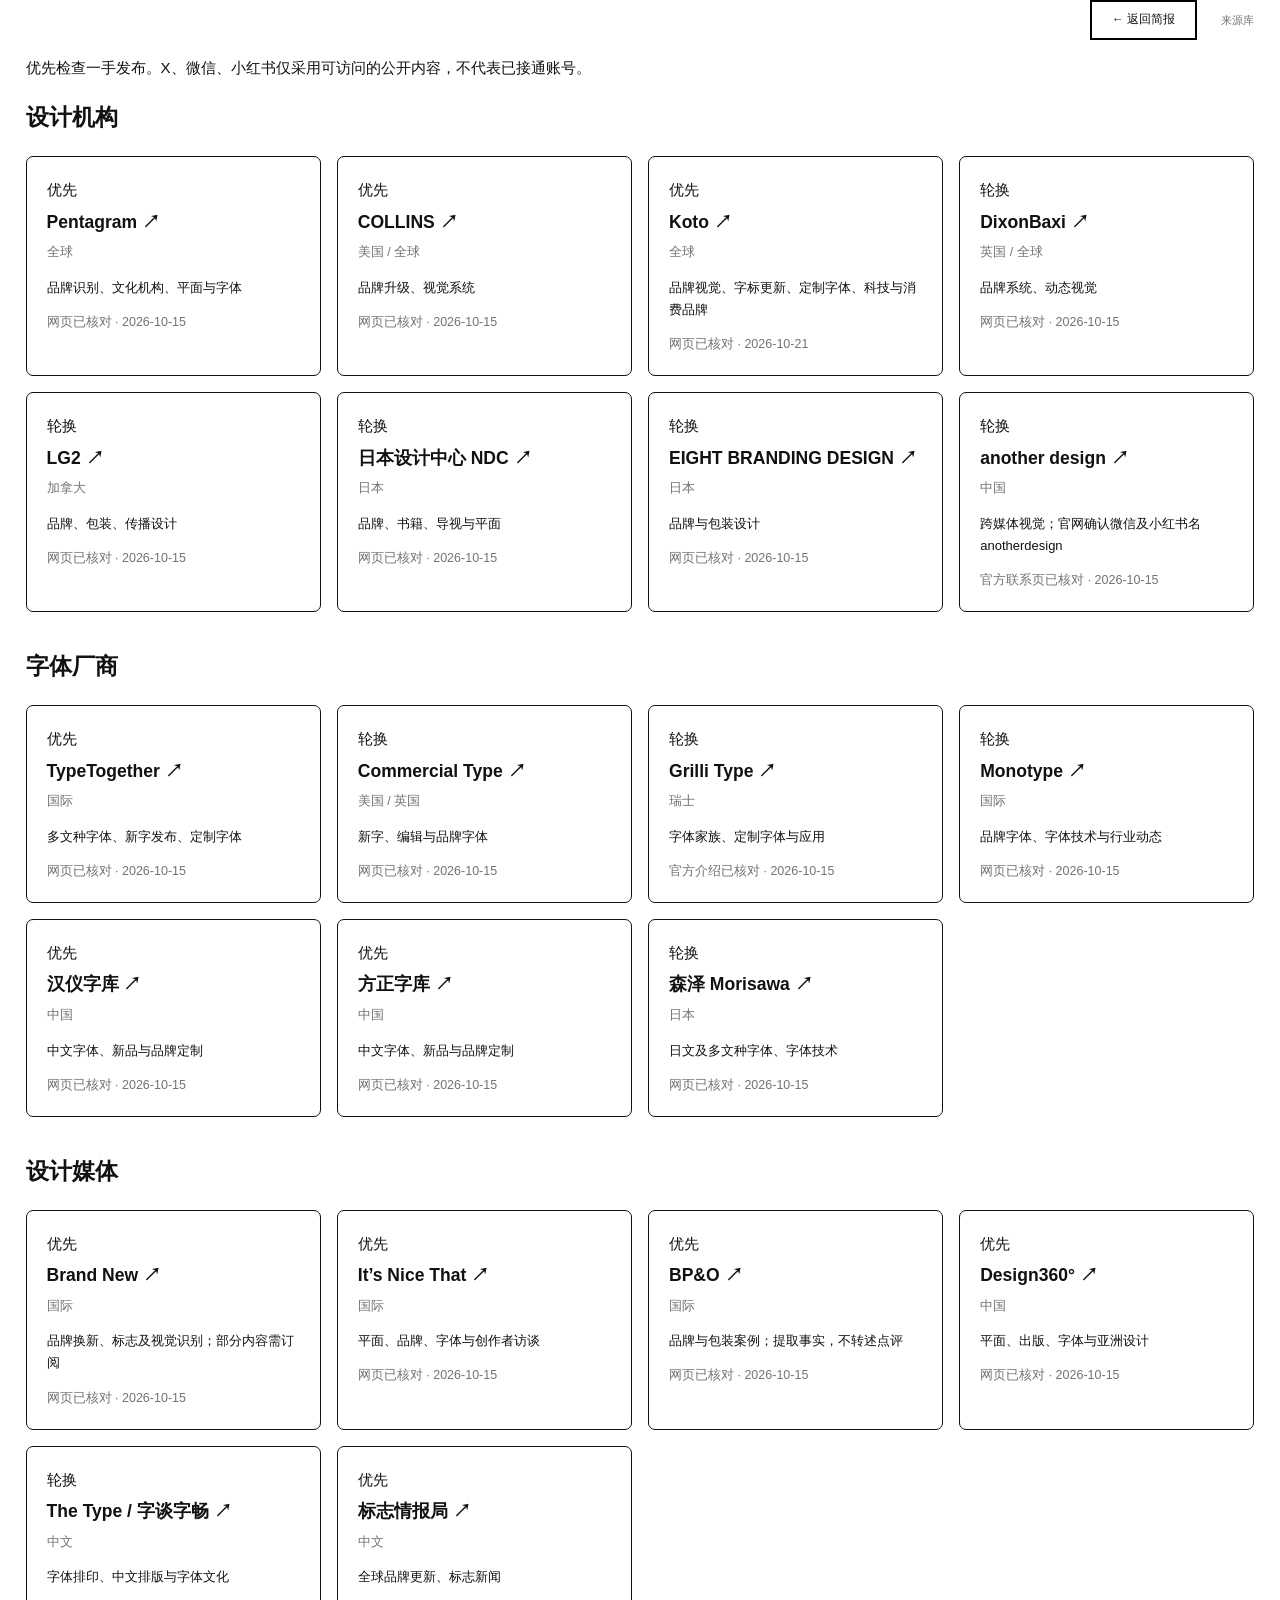
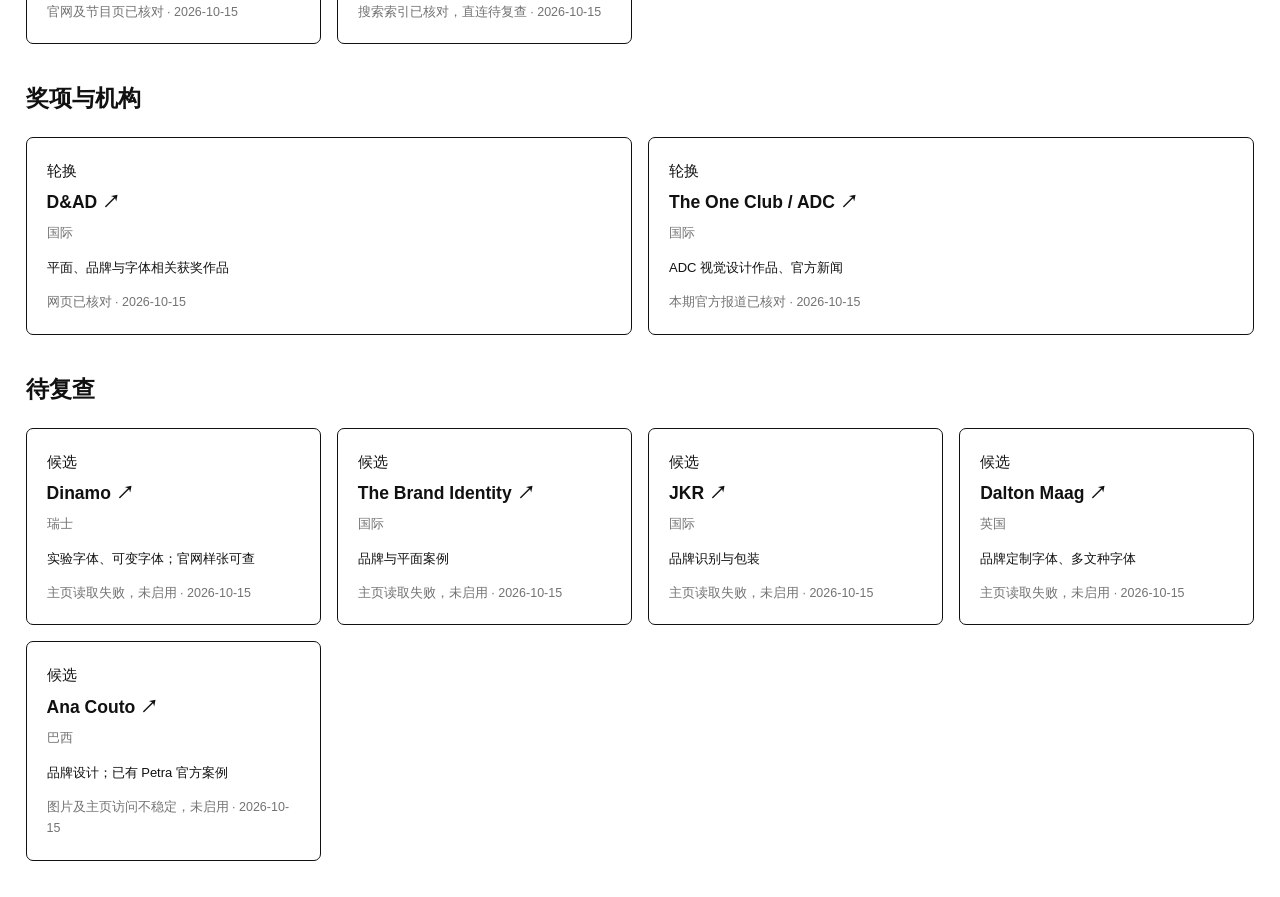
==== sources.html @ 529d3b28 "Publish Design Update website and archived briefings" ====
<!doctype html><html lang="zh-CN"><head><meta charset="utf-8"><meta name="viewport" content="width=device-width,initial-scale=1"><title>Design Update · 来源库</title><link rel="stylesheet" href="style.css?v=github-20261022"></head><body><main><div class="archive-bar"><a href="./" style="margin:0">← 返回简报</a><span>来源库</span></div><p>优先检查一手发布。X、微信、小红书仅采用可访问的公开内容，不代表已接通账号。</p><h2>设计机构</h2><section class="source-grid"><article class="source-card"><span class="tag">优先</span><h3><a href="https://www.pentagram.com/work" target="_blank" rel="noopener">Pentagram ↗</a></h3><small>全球</small><p>品牌识别、文化机构、平面与字体</p><small>网页已核对 · 2026-10-15</small></article><article class="source-card"><span class="tag">优先</span><h3><a href="https://wearecollins.com/" target="_blank" rel="noopener">COLLINS ↗</a></h3><small>美国 / 全球</small><p>品牌升级、视觉系统</p><small>网页已核对 · 2026-10-15</small></article><article class="source-card"><span class="tag">优先</span><h3><a href="https://koto.com/" target="_blank" rel="noopener">Koto ↗</a></h3><small>全球</small><p>品牌视觉、字标更新、定制字体、科技与消费品牌</p><small>网页已核对 · 2026-10-21</small></article><article class="source-card"><span class="tag">轮换</span><h3><a href="https://www.dixonbaxi.com/" target="_blank" rel="noopener">DixonBaxi ↗</a></h3><small>英国 / 全球</small><p>品牌系统、动态视觉</p><small>网页已核对 · 2026-10-15</small></article><article class="source-card"><span class="tag">轮换</span><h3><a href="https://lg2.com/" target="_blank" rel="noopener">LG2 ↗</a></h3><small>加拿大</small><p>品牌、包装、传播设计</p><small>网页已核对 · 2026-10-15</small></article><article class="source-card"><span class="tag">轮换</span><h3><a href="https://www.ndc.co.jp/" target="_blank" rel="noopener">日本设计中心 NDC ↗</a></h3><small>日本</small><p>品牌、书籍、导视与平面</p><small>网页已核对 · 2026-10-15</small></article><article class="source-card"><span class="tag">轮换</span><h3><a href="https://www.8brandingdesign.com/" target="_blank" rel="noopener">EIGHT BRANDING DESIGN ↗</a></h3><small>日本</small><p>品牌与包装设计</p><small>网页已核对 · 2026-10-15</small></article><article class="source-card"><span class="tag">轮换</span><h3><a href="https://www.another-lab.com/contact.html" target="_blank" rel="noopener">another design ↗</a></h3><small>中国</small><p>跨媒体视觉；官网确认微信及小红书名 anotherdesign</p><small>官方联系页已核对 · 2026-10-15</small></article></section><h2>字体厂商</h2><section class="source-grid"><article class="source-card"><span class="tag">优先</span><h3><a href="https://www.typetogether.com/" target="_blank" rel="noopener">TypeTogether ↗</a></h3><small>国际</small><p>多文种字体、新字发布、定制字体</p><small>网页已核对 · 2026-10-15</small></article><article class="source-card"><span class="tag">轮换</span><h3><a href="https://commercialtype.com/" target="_blank" rel="noopener">Commercial Type ↗</a></h3><small>美国 / 英国</small><p>新字、编辑与品牌字体</p><small>网页已核对 · 2026-10-15</small></article><article class="source-card"><span class="tag">轮换</span><h3><a href="https://www.grillitype.com/about" target="_blank" rel="noopener">Grilli Type ↗</a></h3><small>瑞士</small><p>字体家族、定制字体与应用</p><small>官方介绍已核对 · 2026-10-15</small></article><article class="source-card"><span class="tag">轮换</span><h3><a href="https://www.monotype.com/" target="_blank" rel="noopener">Monotype ↗</a></h3><small>国际</small><p>品牌字体、字体技术与行业动态</p><small>网页已核对 · 2026-10-15</small></article><article class="source-card"><span class="tag">优先</span><h3><a href="https://www.hanyi.com.cn/" target="_blank" rel="noopener">汉仪字库 ↗</a></h3><small>中国</small><p>中文字体、新品与品牌定制</p><small>网页已核对 · 2026-10-15</small></article><article class="source-card"><span class="tag">优先</span><h3><a href="https://www.foundertype.com/" target="_blank" rel="noopener">方正字库 ↗</a></h3><small>中国</small><p>中文字体、新品与品牌定制</p><small>网页已核对 · 2026-10-15</small></article><article class="source-card"><span class="tag">轮换</span><h3><a href="https://www.morisawa.co.jp/" target="_blank" rel="noopener">森泽 Morisawa ↗</a></h3><small>日本</small><p>日文及多文种字体、字体技术</p><small>网页已核对 · 2026-10-15</small></article></section><h2>设计媒体</h2><section class="source-grid"><article class="source-card"><span class="tag">优先</span><h3><a href="https://www.underconsideration.com/brandnew/" target="_blank" rel="noopener">Brand New ↗</a></h3><small>国际</small><p>品牌换新、标志及视觉识别；部分内容需订阅</p><small>网页已核对 · 2026-10-15</small></article><article class="source-card"><span class="tag">优先</span><h3><a href="https://www.itsnicethat.com/" target="_blank" rel="noopener">It’s Nice That ↗</a></h3><small>国际</small><p>平面、品牌、字体与创作者访谈</p><small>网页已核对 · 2026-10-15</small></article><article class="source-card"><span class="tag">优先</span><h3><a href="https://bpando.org/" target="_blank" rel="noopener">BP&amp;O ↗</a></h3><small>国际</small><p>品牌与包装案例；提取事实，不转述点评</p><small>网页已核对 · 2026-10-15</small></article><article class="source-card"><span class="tag">优先</span><h3><a href="https://design360.cn/zh/" target="_blank" rel="noopener">Design360° ↗</a></h3><small>中国</small><p>平面、出版、字体与亚洲设计</p><small>网页已核对 · 2026-10-15</small></article><article class="source-card"><span class="tag">轮换</span><h3><a href="https://www.thetype.com/" target="_blank" rel="noopener">The Type / 字谈字畅 ↗</a></h3><small>中文</small><p>字体排印、中文排版与字体文化</p><small>官网及节目页已核对 · 2026-10-15</small></article><article class="source-card"><span class="tag">优先</span><h3><a href="https://www.logonews.cn/" target="_blank" rel="noopener">标志情报局 ↗</a></h3><small>中文</small><p>全球品牌更新、标志新闻</p><small>搜索索引已核对，直连待复查 · 2026-10-15</small></article></section><h2>奖项与机构</h2><section class="source-grid"><article class="source-card"><span class="tag">轮换</span><h3><a href="https://www.dandad.org/" target="_blank" rel="noopener">D&amp;AD ↗</a></h3><small>国际</small><p>平面、品牌与字体相关获奖作品</p><small>网页已核对 · 2026-10-15</small></article><article class="source-card"><span class="tag">轮换</span><h3><a href="https://www.oneclub.org/" target="_blank" rel="noopener">The One Club / ADC ↗</a></h3><small>国际</small><p>ADC 视觉设计作品、官方新闻</p><small>本期官方报道已核对 · 2026-10-15</small></article></section><h2>待复查</h2><section class="source-grid"><article class="source-card"><span class="tag">候选</span><h3><a href="https://abcdinamo.com/" target="_blank" rel="noopener">Dinamo ↗</a></h3><small>瑞士</small><p>实验字体、可变字体；官网样张可查</p><small>主页读取失败，未启用 · 2026-10-15</small></article><article class="source-card"><span class="tag">候选</span><h3><a href="https://the-brandidentity.com/" target="_blank" rel="noopener">The Brand Identity ↗</a></h3><small>国际</small><p>品牌与平面案例</p><small>主页读取失败，未启用 · 2026-10-15</small></article><article class="source-card"><span class="tag">候选</span><h3><a href="https://jkrglobal.com/" target="_blank" rel="noopener">JKR ↗</a></h3><small>国际</small><p>品牌识别与包装</p><small>主页读取失败，未启用 · 2026-10-15</small></article><article class="source-card"><span class="tag">候选</span><h3><a href="https://www.daltonmaag.com/" target="_blank" rel="noopener">Dalton Maag ↗</a></h3><small>英国</small><p>品牌定制字体、多文种字体</p><small>主页读取失败，未启用 · 2026-10-15</small></article><article class="source-card"><span class="tag">候选</span><h3><a href="https://anacouto.com.br/" target="_blank" rel="noopener">Ana Couto ↗</a></h3><small>巴西</small><p>品牌设计；已有 Petra 官方案例</p><small>图片及主页访问不稳定，未启用 · 2026-10-15</small></article></section></main></body></html>
---- style.css ----
:root{--paper:#f7f7f1;--ink:#202b25;--muted:#747d73;--line:#dce0d5;--green:#245b3e;--lime:#dceaab}*{box-sizing:border-box}body{margin:0;background:var(--paper);color:var(--ink);font:15px/1.7 -apple-system,BlinkMacSystemFont,"PingFang SC","Microsoft YaHei",sans-serif}button,input{font:inherit}button,a{-webkit-tap-highlight-color:transparent}button{cursor:pointer}a{color:inherit;text-decoration:none}button:focus-visible,a:focus-visible,input:focus-visible{outline:3px solid #6a9857;outline-offset:4px}header{height:92px;margin:0 5.3%;display:flex;align-items:center;justify-content:space-between;border-bottom:1px solid var(--line)}.brand{display:flex;align-items:center;gap:12px}.brand b{font-size:24px;letter-spacing:2px}.mark{height:39px;width:39px;background:var(--green);color:white;display:grid;place-items:center;font-size:23px;border-radius:50%}.brand-en{font-size:11px;letter-spacing:2px;margin-left:7px}.header-right{display:flex;gap:27px;align-items:center}.edition{font-size:12px;color:var(--muted)}.connection{border:1px solid var(--line);border-radius:22px;background:transparent;padding:8px 14px;font-size:12px;display:flex;align-items:center;gap:8px}.connection i{height:7px;width:7px;border-radius:100%;background:#a6ac9f}.connection.connected i{background:#5a9c41}.connection.connected{background:#ebf1df;color:var(--green)}main{max-width:1320px;margin:auto;padding:0 5.3%}.intro{display:flex;justify-content:space-between;align-items:flex-end;padding:65px 0 48px}.eyebrow{font-size:10px;letter-spacing:2px;color:var(--green);font-weight:650}h1{font-size:clamp(36px,4.2vw,58px);line-height:1.25;letter-spacing:-2px;font-weight:600;margin:18px 0}h1 em{font-style:normal;color:var(--green)}.intro p{color:var(--muted);font-size:14px;margin:0}.issue{text-align:right;padding-bottom:7px}.issue span{font-size:12px;color:var(--muted)}.issue strong{display:block;font-size:25px;letter-spacing:-.8px;font-weight:500}.issue small{color:var(--muted);font-size:11px}.toolbar{display:flex;align-items:center;justify-content:space-between;border-bottom:1px solid var(--line);padding-bottom:20px;gap:20px}nav{display:flex;gap:9px}.filter{border:0;background:transparent;padding:9px 15px;border-radius:5px;font-size:13px;color:#606b60}.filter.active{background:var(--ink);color:white}.filter span{font-size:10px;margin-left:6px;opacity:.65}.search{display:flex;gap:8px;align-items:center;background:#eeefe8;padding:7px 12px;border-radius:5px}.search span{font-size:24px;line-height:1}.search input{border:0;background:transparent;outline:0;font-size:12px;width:200px}.list-heading{display:flex;justify-content:space-between;margin:23px 0 0;color:var(--muted);font-size:11px}.article{display:grid;grid-template-columns:32px 310px 1fr;gap:25px;padding:30px 0;border-bottom:1px solid var(--line)}.number{font-family:Georgia,serif;font-style:italic;font-size:18px;color:#8e9787;padding-top:2px}.cover{height:220px;background:#e9ecdf;border:0;border-radius:5px;padding:0;overflow:hidden;position:relative;display:block;width:100%}.cover img{width:100%;height:100%;object-fit:cover;transition:transform .4s}.cover:hover img{transform:scale(1.035)}.cover .image-count{position:absolute;bottom:10px;left:10px;background:rgba(255,255,255,.92);font-size:10px;padding:3px 9px;border-radius:3px}.cover-fallback{display:none;font-family:Georgia,serif;font-size:30px}.cover.failed img{display:none}.cover.failed .cover-fallback{display:grid;place-items:center;height:100%}.body{display:flex;flex-direction:column;align-items:flex-start;min-width:0}.meta{font-size:11px;display:flex;align-items:center;gap:9px;flex-wrap:wrap}.tag{color:var(--green);background:#e5ebd9;padding:2px 7px;border-radius:3px}.region,.date{color:var(--muted)}.body h2{font-size:21px;line-height:1.5;font-weight:600;letter-spacing:-.3px;margin:10px 0 5px}.studio{font-size:11px;color:var(--muted);letter-spacing:.1px}.summary{font-size:13px;line-height:1.85;color:#5b665c;margin:12px 0}.card-bottom{display:flex;align-items:center;justify-content:space-between;gap:16px;width:100%;margin-top:auto;padding-top:9px}.source{font-size:11px;color:var(--muted)}.source a{color:var(--green);border-bottom:1px solid #b5c7ad}.source small{display:block;font-size:10px;margin-top:3px}.collect{background:transparent;border:1px solid #aab79f;border-radius:4px;padding:8px 13px;color:var(--green);font-size:12px;white-space:nowrap;transition:all .2s}.collect:hover{background:var(--green);color:white}.collect span{margin-left:13px}.card-status{font-size:11px;color:var(--green);margin-top:4px}footer{display:flex;justify-content:space-between;padding:45px 0 35px;font-size:11px;color:var(--muted)}footer b{font-size:11px;letter-spacing:1px;color:var(--green)}footer p{margin:6px 0}footer>p{text-align:right}#empty{text-align:center;padding:80px 0;color:var(--muted)}dialog{border:0;border-radius:12px;background:var(--paper);color:var(--ink);width:min(920px,94vw);max-height:90vh;padding:26px}dialog::backdrop{background:#13251cd0;backdrop-filter:blur(5px)}.dialog-top{display:flex;justify-content:space-between;align-items:flex-start;gap:15px}.dialog-top h2{margin:7px 0;font-size:23px}.close{border:0;background:transparent;font-size:30px;line-height:1;color:var(--muted);padding:0 5px}.dialog-note{font-size:12px;color:var(--muted);margin-bottom:22px}#gallery-grid{display:grid;grid-template-columns:repeat(3,1fr);gap:12px}.pick{position:relative;display:block;background:white;border:2px solid transparent;border-radius:6px;overflow:hidden;cursor:pointer}.pick:has(input:checked){border-color:var(--green)}.pick img{width:100%;height:155px;object-fit:contain;background:#e9ecdf;display:block}.pick input{position:absolute;left:10px;top:10px;accent-color:var(--green);width:18px;height:18px}.pick span{font-size:10px;display:block;padding:7px 10px;color:var(--muted)}.dialog-bottom{border-top:1px solid var(--line);margin-top:24px;padding-top:20px;display:flex;align-items:center;justify-content:space-between;gap:15px}.dialog-bottom strong{font-size:13px}.dialog-bottom p{font-size:10px;color:var(--muted);margin:3px 0}.primary{border:0;border-radius:5px;background:var(--green);color:white;padding:12px 22px;font-size:13px}.primary:disabled{opacity:.45;cursor:wait}#result{font-size:12px;white-space:pre-line;margin-bottom:0}#result.error{color:#a84f36}#toast{position:fixed;bottom:25px;left:50%;transform:translateX(-50%);max-width:90vw;background:var(--ink);color:white;padding:13px 20px;border-radius:7px;font-size:12px;z-index:10;box-shadow:0 5px 25px #0002}@media(min-width:1450px){main{padding:0 40px}.article{grid-template-columns:32px 360px 1fr}.cover{height:230px}}@media(max-width:900px){.brand-en,.edition{display:none}.article{grid-template-columns:25px 240px 1fr;gap:16px}.cover{height:210px}.body h2{font-size:18px}.card-bottom{align-items:flex-start}.source small{max-width:165px}}@media(max-width:680px){header{height:75px}.intro{padding:38px 0 30px;display:block}.intro h1{font-size:39px}.issue{text-align:left;display:flex;align-items:center;gap:12px;margin-top:25px;padding:0}.issue strong{font-size:16px}.issue small{font-size:9px}.toolbar{display:block}.search{margin-top:15px}.search input{width:100%}nav{gap:4px}.filter{padding:8px 12px}.list-heading span:last-child{max-width:170px;text-align:right}.article{grid-template-columns:22px 1fr;gap:12px;padding:24px 0}.cover{height:230px}.body{grid-column:2}.body h2{font-size:20px}.card-bottom{gap:8px}.source small{max-width:190px}.number{grid-row:1 / span 2}footer{display:block}footer>p{text-align:left;margin-top:20px}#gallery-grid{grid-template-columns:repeat(2,1fr)}.pick img{height:120px}dialog{padding:18px}.dialog-top h2{font-size:20px}.dialog-bottom{align-items:flex-start}.primary{padding:11px 13px;white-space:nowrap}}

.archive-bar{display:flex;align-items:center;gap:20px;flex-wrap:wrap;padding:0 0 24px;font-size:12px}.archive-bar select{font:inherit;background:white;border:1px solid var(--line);border-radius:5px;padding:8px;margin-left:10px;color:var(--ink);max-width:75vw}.archive-bar a{color:var(--green);border-bottom:1px solid}.archive-bar>span{color:var(--muted)}.source-grid{display:grid;grid-template-columns:repeat(auto-fit,minmax(260px,1fr));gap:16px;margin:18px 0 36px}.source-card{padding:20px;border:1px solid var(--line);border-radius:7px}.source-card h3{margin:5px 0}.source-card p{font-size:13px}.source-card small{display:block;color:var(--muted)}
.coverage{font-size:12px;color:var(--green);margin:0 0 20px;line-height:1.8}

.image-filing{padding:10px;font-size:11px;cursor:default}.image-filing>label{display:block;margin:7px 0}.image-filing select,.image-filing input:not([type=checkbox]),.image-filing textarea{display:block;position:static;width:100%;height:auto;min-height:30px;margin-top:4px;border:1px solid var(--line);border-radius:3px;background:white;padding:5px;font:inherit}.image-filing fieldset{padding:7px;border:1px solid var(--line)}.image-filing fieldset label{display:inline-flex;align-items:center;margin:3px 5px 3px 0;gap:3px}.image-filing input[type=checkbox]{position:static;width:13px;height:13px}.pick:has(.choose:checked){border-color:var(--green)}

.filing-summary{font-size:11px;line-height:1.65;margin:0;padding:10px;color:var(--green);overflow-wrap:anywhere}.filing-details{margin:0 10px 10px;font-size:10px;color:var(--muted)}.filing-details summary{cursor:pointer}.pick:has(.choose:disabled) .filing-details{display:none}

/* Approved Design Update layout */

:root{--paper:#fff;--ink:#111;--muted:#737373;--line:#111;--green:#111;--lime:#fff}
body{background:#fff;color:#111;font-family:Arial,"Helvetica Neue","PingFang SC","Noto Sans CJK SC","Microsoft YaHei",sans-serif;-webkit-font-smoothing:antialiased}
button,input,select,textarea,.number,.cover-fallback{font-family:inherit;font-style:normal}
main{max-width:1460px;padding:0 48px;margin:0 auto}
.archive-bar{min-height:88px;padding:22px 0;gap:26px;border-bottom:1px solid #111;font-size:12px}
.archive-bar>span{font-size:11px;color:#777}.archive-bar a{color:#111;border:0;margin-left:auto}.archive-bar select{border:0;background:#fff;border-radius:0;font-size:13px;padding:6px 24px 6px 0;margin-left:14px;max-width:55vw;color:#111}
.connection{border:1px solid #111;border-radius:0;padding:7px 12px;font-size:11px}.connection i{background:#111;width:5px;height:5px}.connection.connected{background:#fff;color:#111}
.coverage{margin:0;padding:16px 0;color:#777;font-size:11px;letter-spacing:.1px}
.toolbar{padding:10px 0 19px;border-color:#111;gap:25px}
nav{gap:24px}.filter{padding:6px 0;border-radius:0;color:#888;border-bottom:2px solid transparent;background:none;font-size:13px}.filter.active{background:none;color:#111;border-color:#111}.filter span{font-size:10px;color:#777;opacity:1}
.search{background:none;border-bottom:1px solid #111;border-radius:0;padding:5px 0;gap:9px}.search input{width:220px;font-size:11px}.search span{font-size:20px}.search input::placeholder{color:#999}
.list-heading{font-size:10px;color:#777;margin:20px 0 0;letter-spacing:.2px}
.article{grid-template-columns:32px 330px minmax(0,1fr);gap:26px;padding:30px 0;border-bottom:1px solid #111}
.number{color:#111;font-size:12px;font-weight:500;padding-top:0;font-variant-numeric:tabular-nums;letter-spacing:.5px}
.cover{height:225px;border-radius:0;background:#f4f4f4}.cover .image-count{border-radius:0;bottom:8px;left:8px;font-size:9px;padding:3px 7px}.cover-fallback{font-size:24px;line-height:1.5;padding:20px}
.meta{font-size:10px;gap:12px}.tag{padding:0;border-radius:0;color:#111;background:transparent}.region,.date{color:#777}.date{margin-left:auto;font-variant-numeric:tabular-nums}
.body h2{font-size:23px;font-weight:600;letter-spacing:-.5px;margin:11px 0 6px;line-height:1.4}.studio{font-size:10px;color:#777;line-height:1.7}.summary{font-size:13px;line-height:1.9;color:#444;margin:12px 0 15px}
.source{font-size:10px;color:#777;line-height:1.8}.source a{color:#111;border-bottom:1px solid #aaa}.source small{font-size:9px;line-height:1.7;color:#888;margin-top:4px}.source small a{color:#666}
.collect{border:1px solid #111;border-radius:0;color:#111;font-size:11px;padding:8px 12px}.collect:hover{background:#111;color:#fff}.collect span{margin-left:16px}.card-status{color:#111}.card-bottom{gap:24px;padding-top:0}
footer{padding:24px 0;color:#888;font-size:10px}footer p{margin:0;line-height:1.8}
dialog{border:1px solid #111;border-radius:0;background:#fff}.pick{border-radius:0}.pick img{background:#f5f5f5}.primary{background:#111;border-radius:0}.dialog-top .eyebrow{color:#777}.close{color:#111}.filing-summary{color:#444}dialog::backdrop{background:#0009;backdrop-filter:blur(2px)}#toast{border-radius:0;background:#111}
button:focus-visible,a:focus-visible,input:focus-visible,select:focus-visible{outline:2px solid #111;outline-offset:4px}
@media(min-width:1450px){main{padding:0 56px}.article{grid-template-columns:32px 380px minmax(0,1fr)}.cover{height:250px}}
@media(max-width:1050px){main{padding:0 30px}.article{grid-template-columns:26px 280px minmax(0,1fr);gap:20px}.cover{height:215px}.body h2{font-size:20px}.source small{max-width:none}.archive-bar{gap:16px}.archive-bar>span{display:none}}
@media(max-width:680px){main{padding:0 20px}.archive-bar{padding:17px 0;gap:12px;min-height:75px}.archive-bar label{flex:1}.archive-bar select{font-size:11px;max-width:58vw;margin-left:8px}.archive-bar a{margin-left:0}.archive-bar .connection{padding:5px 9px}.coverage{font-size:10px;padding:12px 0}.toolbar{padding:7px 0 15px}.toolbar nav{gap:22px}.search{margin-top:12px}.search input{width:100%}.list-heading{font-size:9px;margin-top:16px}.article{grid-template-columns:22px minmax(0,1fr);gap:12px;padding:23px 0}.cover{height:240px}.body{grid-column:2}.number{grid-row:1 / span 2}.body h2{font-size:21px}.summary{font-size:13px}.source small{max-width:none}.card-bottom{gap:12px}.meta{gap:10px}.date{margin-left:0}footer{display:flex;gap:20px}.cover .image-count{font-size:9px}}

.preview-title{font-family:"Avenir Next",Avenir,"Century Gothic",Futura,Arial,sans-serif;font-size:clamp(62px,10.5vw,154px);font-weight:750;font-style:normal;line-height:1;letter-spacing:-.065em;margin:0;padding:44px 0 38px;color:#000;border-bottom:1px solid #000;white-space:nowrap}.archive-bar{border-top:0}@media(max-width:680px){.preview-title{font-size:clamp(42px,10.6vw,72px);padding:30px 0 26px;letter-spacing:-.06em}}

/* Two-line masthead reference */
main{max-width:none;padding:0 2%;margin:0 auto}
.preview-masthead{display:grid;grid-template-columns:minmax(0,1fr) minmax(440px,1fr);gap:30px;padding:58px 0 70px;align-items:start}
.preview-title{font-family:Arial,"Helvetica Neue",sans-serif;font-size:clamp(95px,11.5vw,190px);font-weight:900;line-height:.94;letter-spacing:-.075em;padding:0;margin:0;border:0;white-space:normal}.preview-title span{display:block}
.masthead-right{padding-top:14px;min-width:0}.archive-bar{min-height:0;padding:0;border:0;display:flex;justify-content:flex-end;align-items:center;gap:24px;flex-wrap:nowrap}.archive-bar label{display:flex;align-items:center;gap:12px;font-size:12px;white-space:nowrap}.archive-bar select{border:2px solid #000;border-radius:0;margin:0;padding:9px 12px;background:#fff;font-size:12px;max-width:280px;height:40px}.archive-bar a{margin:0;border:2px solid #000;padding:7px 20px;white-space:nowrap;font-size:12px;height:40px}.masthead-meta{display:flex;justify-content:flex-end;gap:12px;align-items:baseline;margin-top:26px;color:#888;font-size:9px;line-height:1.8}.masthead-meta .coverage{font-size:9px;padding:0;margin:0;color:#888;text-align:right}.masthead-meta #archive-note{white-space:nowrap}.connection[hidden]{display:none}
.toolbar{padding:10px 0 20px}.article{grid-template-columns:34px minmax(270px,26.2%) minmax(0,1fr);gap:27px;padding:30px 0}.cover{height:235px}.date{margin-left:0}.body h2{font-size:23px}.summary{font-size:13px}.search input{width:220px}
@media(min-width:1600px){.cover{height:275px}.preview-masthead{padding-bottom:85px}.body h2{font-size:26px}}
@media(max-width:1050px){main{padding:0 24px}.preview-masthead{grid-template-columns:1fr 1fr;gap:22px;padding:40px 0 55px}.preview-title{font-size:clamp(76px,12vw,128px)}.archive-bar{gap:12px;flex-wrap:wrap}.archive-bar label{font-size:10px;gap:8px}.archive-bar select{font-size:10px;max-width:240px;padding:7px;height:36px}.archive-bar a{font-size:10px;padding:6px 14px;height:36px}.masthead-meta{display:block;text-align:right;margin-top:20px}.masthead-meta #archive-note{display:block;margin-top:6px}.article{grid-template-columns:26px 28% minmax(0,1fr);gap:20px}.cover{height:210px}.body h2{font-size:20px}}
@media(max-width:680px){main{padding:0 20px}.preview-masthead{grid-template-columns:1fr;gap:28px;padding:30px 0 36px}.preview-title{font-size:clamp(82px,20vw,140px);line-height:.92}.masthead-right{padding:0}.archive-bar{justify-content:space-between;flex-wrap:nowrap;gap:10px}.archive-bar label{flex:initial}.archive-bar select{max-width:55vw}.masthead-meta{margin-top:15px;text-align:left}.masthead-meta .coverage{text-align:left}.masthead-meta #archive-note{display:none}.toolbar nav{gap:22px}.article{grid-template-columns:22px minmax(0,1fr);gap:12px}.cover{height:240px}.body{grid-column:2}.body h2{font-size:21px}}
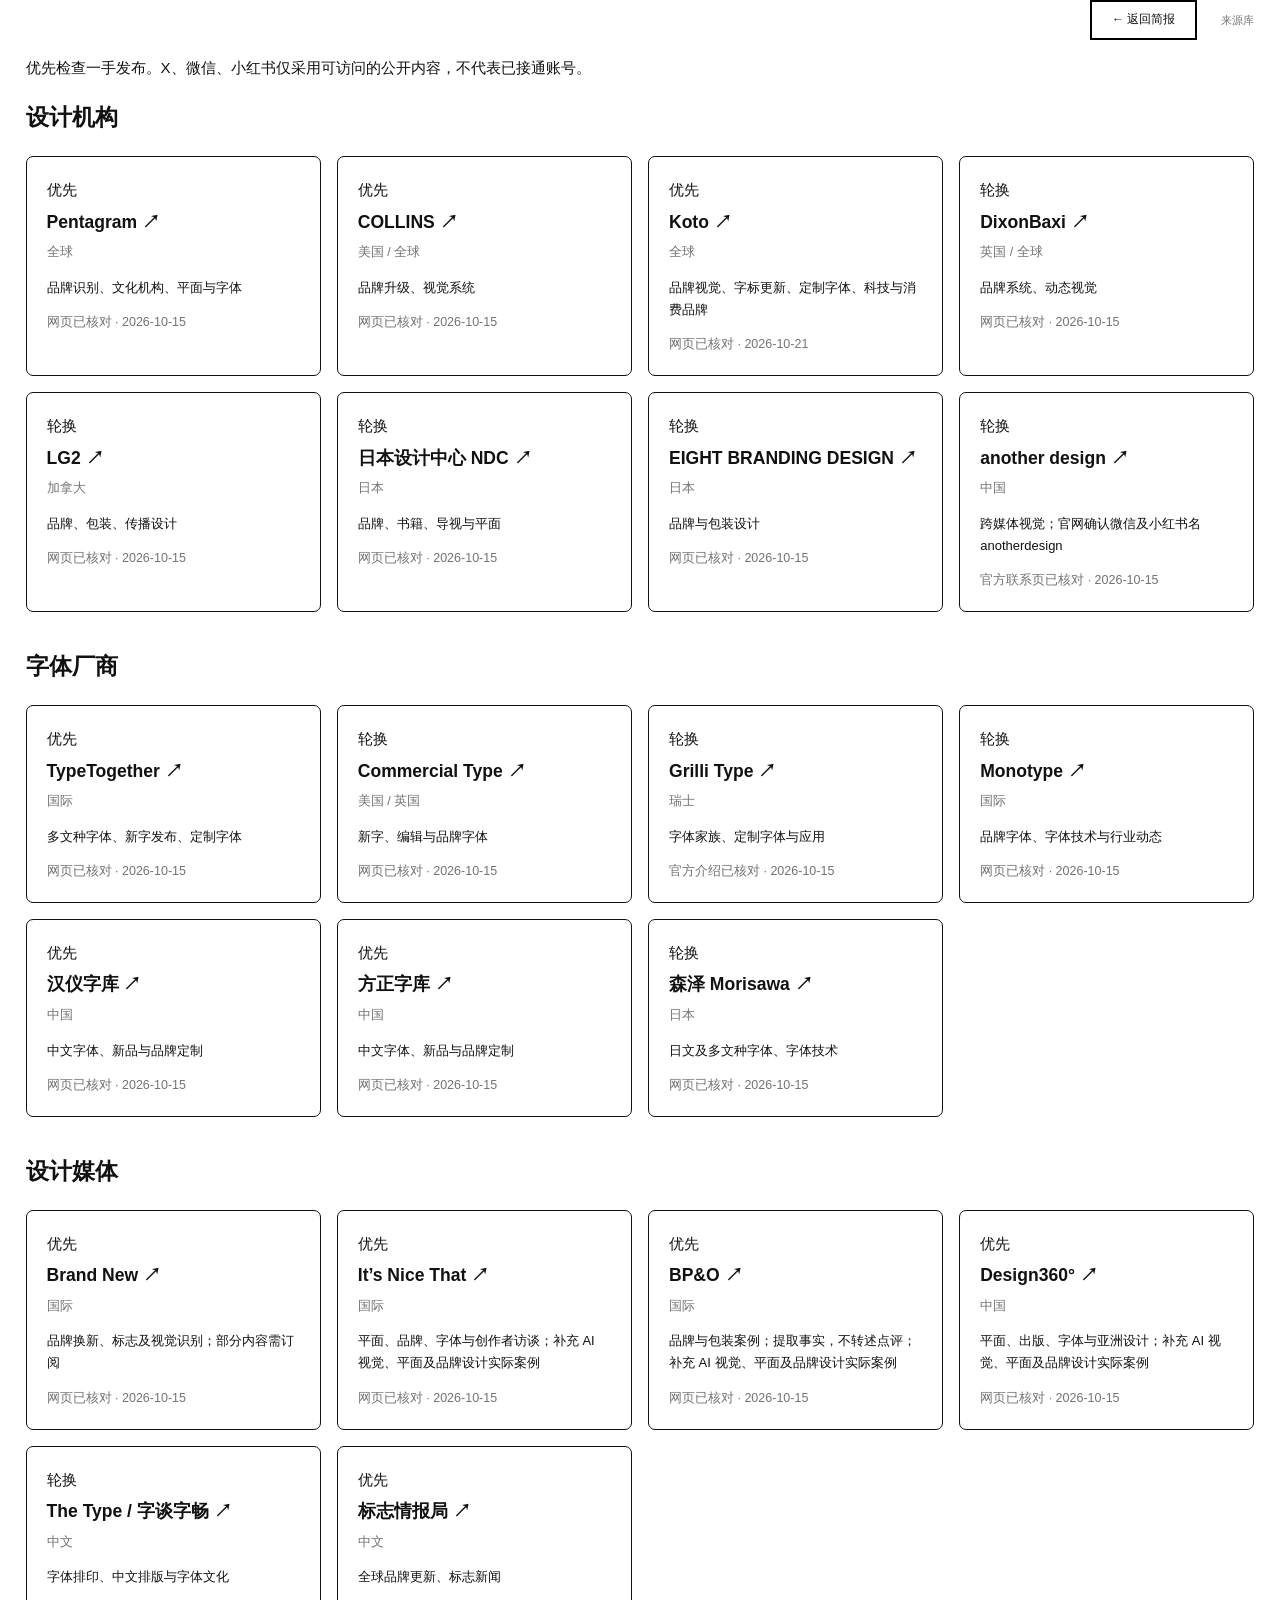
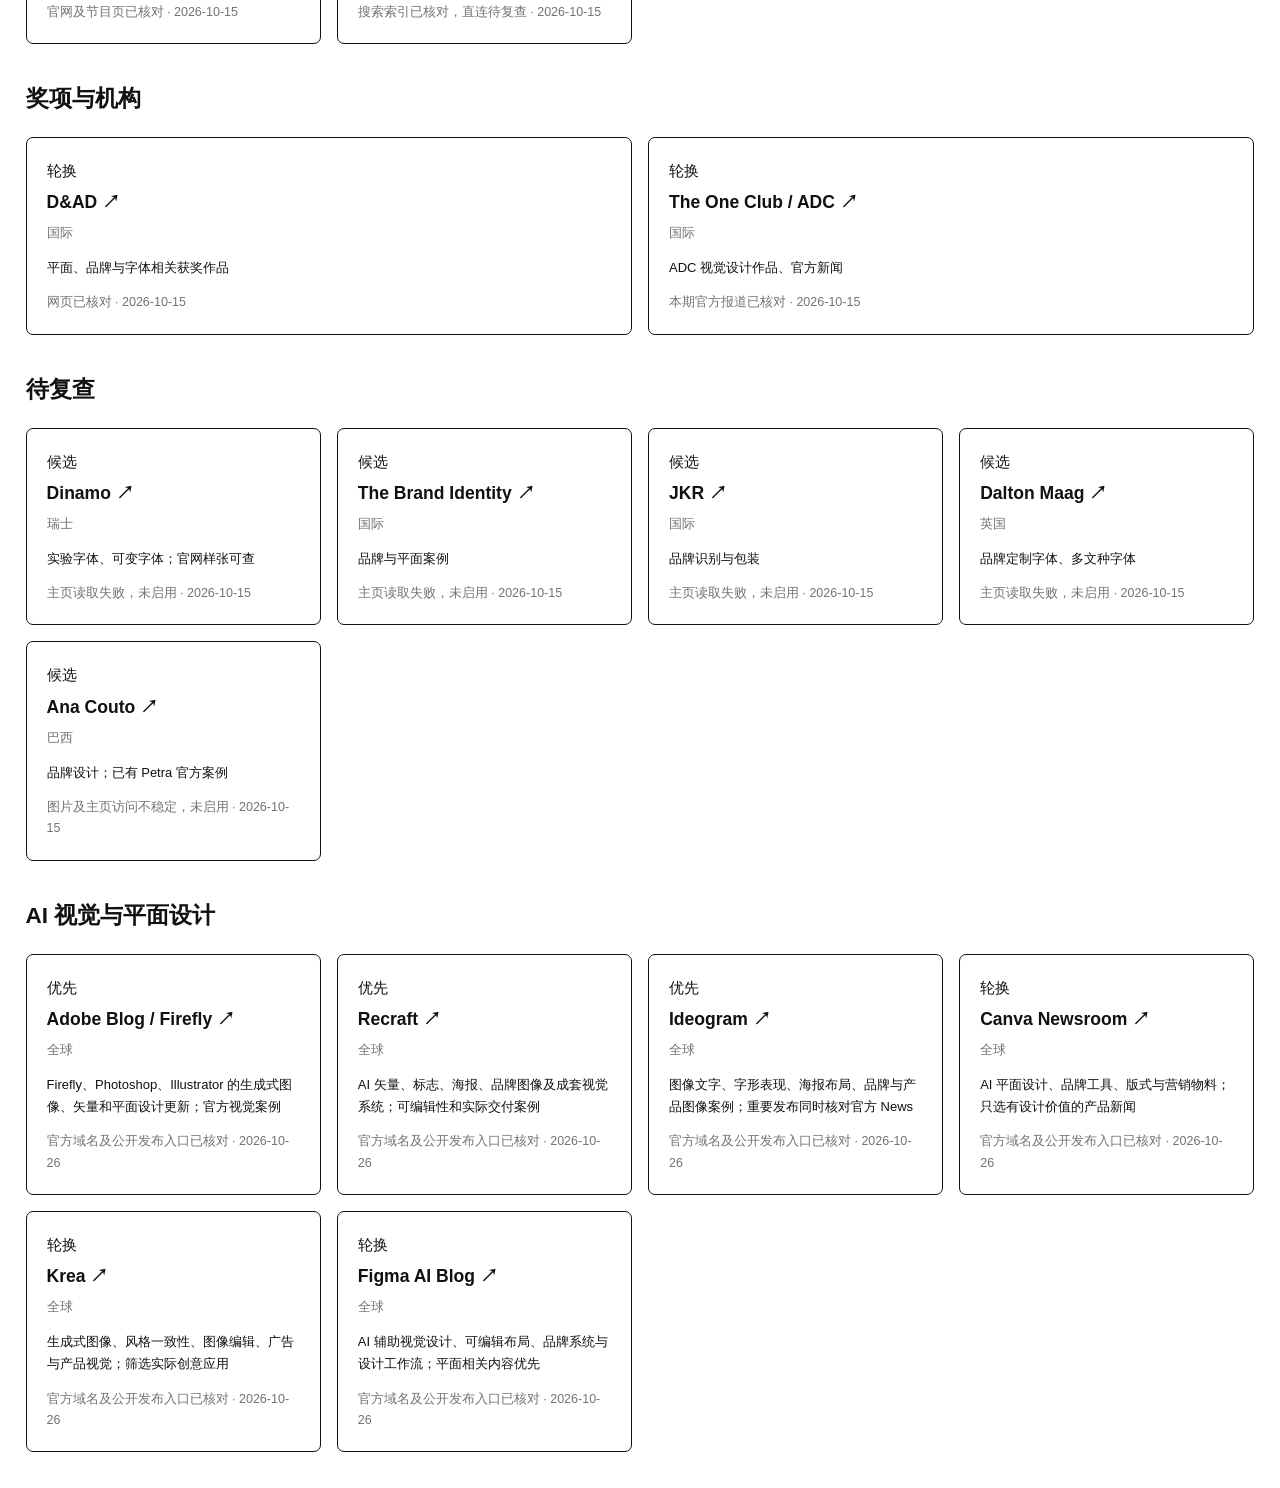
==== commit 09108530: "Expand sources with AI visual and graphic design publications" ====
--- a/sources.html
+++ b/sources.html
@@ -1 +1 @@
-<!doctype html><html lang="zh-CN"><head><meta charset="utf-8"><meta name="viewport" content="width=device-width,initial-scale=1"><title>Design Update · 来源库</title><link rel="stylesheet" href="style.css?v=github-20261022"></head><body><main><div class="archive-bar"><a href="./" style="margin:0">← 返回简报</a><span>来源库</span></div><p>优先检查一手发布。X、微信、小红书仅采用可访问的公开内容，不代表已接通账号。</p><h2>设计机构</h2><section class="source-grid"><article class="source-card"><span class="tag">优先</span><h3><a href="https://www.pentagram.com/work" target="_blank" rel="noopener">Pentagram ↗</a></h3><small>全球</small><p>品牌识别、文化机构、平面与字体</p><small>网页已核对 · 2026-10-15</small></article><article class="source-card"><span class="tag">优先</span><h3><a href="https://wearecollins.com/" target="_blank" rel="noopener">COLLINS ↗</a></h3><small>美国 / 全球</small><p>品牌升级、视觉系统</p><small>网页已核对 · 2026-10-15</small></article><article class="source-card"><span class="tag">优先</span><h3><a href="https://koto.com/" target="_blank" rel="noopener">Koto ↗</a></h3><small>全球</small><p>品牌视觉、字标更新、定制字体、科技与消费品牌</p><small>网页已核对 · 2026-10-21</small></article><article class="source-card"><span class="tag">轮换</span><h3><a href="https://www.dixonbaxi.com/" target="_blank" rel="noopener">DixonBaxi ↗</a></h3><small>英国 / 全球</small><p>品牌系统、动态视觉</p><small>网页已核对 · 2026-10-15</small></article><article class="source-card"><span class="tag">轮换</span><h3><a href="https://lg2.com/" target="_blank" rel="noopener">LG2 ↗</a></h3><small>加拿大</small><p>品牌、包装、传播设计</p><small>网页已核对 · 2026-10-15</small></article><article class="source-card"><span class="tag">轮换</span><h3><a href="https://www.ndc.co.jp/" target="_blank" rel="noopener">日本设计中心 NDC ↗</a></h3><small>日本</small><p>品牌、书籍、导视与平面</p><small>网页已核对 · 2026-10-15</small></article><article class="source-card"><span class="tag">轮换</span><h3><a href="https://www.8brandingdesign.com/" target="_blank" rel="noopener">EIGHT BRANDING DESIGN ↗</a></h3><small>日本</small><p>品牌与包装设计</p><small>网页已核对 · 2026-10-15</small></article><article class="source-card"><span class="tag">轮换</span><h3><a href="https://www.another-lab.com/contact.html" target="_blank" rel="noopener">another design ↗</a></h3><small>中国</small><p>跨媒体视觉；官网确认微信及小红书名 anotherdesign</p><small>官方联系页已核对 · 2026-10-15</small></article></section><h2>字体厂商</h2><section class="source-grid"><article class="source-card"><span class="tag">优先</span><h3><a href="https://www.typetogether.com/" target="_blank" rel="noopener">TypeTogether ↗</a></h3><small>国际</small><p>多文种字体、新字发布、定制字体</p><small>网页已核对 · 2026-10-15</small></article><article class="source-card"><span class="tag">轮换</span><h3><a href="https://commercialtype.com/" target="_blank" rel="noopener">Commercial Type ↗</a></h3><small>美国 / 英国</small><p>新字、编辑与品牌字体</p><small>网页已核对 · 2026-10-15</small></article><article class="source-card"><span class="tag">轮换</span><h3><a href="https://www.grillitype.com/about" target="_blank" rel="noopener">Grilli Type ↗</a></h3><small>瑞士</small><p>字体家族、定制字体与应用</p><small>官方介绍已核对 · 2026-10-15</small></article><article class="source-card"><span class="tag">轮换</span><h3><a href="https://www.monotype.com/" target="_blank" rel="noopener">Monotype ↗</a></h3><small>国际</small><p>品牌字体、字体技术与行业动态</p><small>网页已核对 · 2026-10-15</small></article><article class="source-card"><span class="tag">优先</span><h3><a href="https://www.hanyi.com.cn/" target="_blank" rel="noopener">汉仪字库 ↗</a></h3><small>中国</small><p>中文字体、新品与品牌定制</p><small>网页已核对 · 2026-10-15</small></article><article class="source-card"><span class="tag">优先</span><h3><a href="https://www.foundertype.com/" target="_blank" rel="noopener">方正字库 ↗</a></h3><small>中国</small><p>中文字体、新品与品牌定制</p><small>网页已核对 · 2026-10-15</small></article><article class="source-card"><span class="tag">轮换</span><h3><a href="https://www.morisawa.co.jp/" target="_blank" rel="noopener">森泽 Morisawa ↗</a></h3><small>日本</small><p>日文及多文种字体、字体技术</p><small>网页已核对 · 2026-10-15</small></article></section><h2>设计媒体</h2><section class="source-grid"><article class="source-card"><span class="tag">优先</span><h3><a href="https://www.underconsideration.com/brandnew/" target="_blank" rel="noopener">Brand New ↗</a></h3><small>国际</small><p>品牌换新、标志及视觉识别；部分内容需订阅</p><small>网页已核对 · 2026-10-15</small></article><article class="source-card"><span class="tag">优先</span><h3><a href="https://www.itsnicethat.com/" target="_blank" rel="noopener">It’s Nice That ↗</a></h3><small>国际</small><p>平面、品牌、字体与创作者访谈</p><small>网页已核对 · 2026-10-15</small></article><article class="source-card"><span class="tag">优先</span><h3><a href="https://bpando.org/" target="_blank" rel="noopener">BP&amp;O ↗</a></h3><small>国际</small><p>品牌与包装案例；提取事实，不转述点评</p><small>网页已核对 · 2026-10-15</small></article><article class="source-card"><span class="tag">优先</span><h3><a href="https://design360.cn/zh/" target="_blank" rel="noopener">Design360° ↗</a></h3><small>中国</small><p>平面、出版、字体与亚洲设计</p><small>网页已核对 · 2026-10-15</small></article><article class="source-card"><span class="tag">轮换</span><h3><a href="https://www.thetype.com/" target="_blank" rel="noopener">The Type / 字谈字畅 ↗</a></h3><small>中文</small><p>字体排印、中文排版与字体文化</p><small>官网及节目页已核对 · 2026-10-15</small></article><article class="source-card"><span class="tag">优先</span><h3><a href="https://www.logonews.cn/" target="_blank" rel="noopener">标志情报局 ↗</a></h3><small>中文</small><p>全球品牌更新、标志新闻</p><small>搜索索引已核对，直连待复查 · 2026-10-15</small></article></section><h2>奖项与机构</h2><section class="source-grid"><article class="source-card"><span class="tag">轮换</span><h3><a href="https://www.dandad.org/" target="_blank" rel="noopener">D&amp;AD ↗</a></h3><small>国际</small><p>平面、品牌与字体相关获奖作品</p><small>网页已核对 · 2026-10-15</small></article><article class="source-card"><span class="tag">轮换</span><h3><a href="https://www.oneclub.org/" target="_blank" rel="noopener">The One Club / ADC ↗</a></h3><small>国际</small><p>ADC 视觉设计作品、官方新闻</p><small>本期官方报道已核对 · 2026-10-15</small></article></section><h2>待复查</h2><section class="source-grid"><article class="source-card"><span class="tag">候选</span><h3><a href="https://abcdinamo.com/" target="_blank" rel="noopener">Dinamo ↗</a></h3><small>瑞士</small><p>实验字体、可变字体；官网样张可查</p><small>主页读取失败，未启用 · 2026-10-15</small></article><article class="source-card"><span class="tag">候选</span><h3><a href="https://the-brandidentity.com/" target="_blank" rel="noopener">The Brand Identity ↗</a></h3><small>国际</small><p>品牌与平面案例</p><small>主页读取失败，未启用 · 2026-10-15</small></article><article class="source-card"><span class="tag">候选</span><h3><a href="https://jkrglobal.com/" target="_blank" rel="noopener">JKR ↗</a></h3><small>国际</small><p>品牌识别与包装</p><small>主页读取失败，未启用 · 2026-10-15</small></article><article class="source-card"><span class="tag">候选</span><h3><a href="https://www.daltonmaag.com/" target="_blank" rel="noopener">Dalton Maag ↗</a></h3><small>英国</small><p>品牌定制字体、多文种字体</p><small>主页读取失败，未启用 · 2026-10-15</small></article><article class="source-card"><span class="tag">候选</span><h3><a href="https://anacouto.com.br/" target="_blank" rel="noopener">Ana Couto ↗</a></h3><small>巴西</small><p>品牌设计；已有 Petra 官方案例</p><small>图片及主页访问不稳定，未启用 · 2026-10-15</small></article></section></main></body></html>+<!doctype html><html lang="zh-CN"><head><meta charset="utf-8"><meta name="viewport" content="width=device-width,initial-scale=1"><title>Design Update · 来源库</title><link rel="stylesheet" href="style.css?v=github-20261022"></head><body><main><div class="archive-bar"><a href="./" style="margin:0">← 返回简报</a><span>来源库</span></div><p>优先检查一手发布。X、微信、小红书仅采用可访问的公开内容，不代表已接通账号。</p><h2>设计机构</h2><section class="source-grid"><article class="source-card"><span class="tag">优先</span><h3><a href="https://www.pentagram.com/work" target="_blank" rel="noopener">Pentagram ↗</a></h3><small>全球</small><p>品牌识别、文化机构、平面与字体</p><small>网页已核对 · 2026-10-15</small></article><article class="source-card"><span class="tag">优先</span><h3><a href="https://wearecollins.com/" target="_blank" rel="noopener">COLLINS ↗</a></h3><small>美国 / 全球</small><p>品牌升级、视觉系统</p><small>网页已核对 · 2026-10-15</small></article><article class="source-card"><span class="tag">优先</span><h3><a href="https://koto.com/" target="_blank" rel="noopener">Koto ↗</a></h3><small>全球</small><p>品牌视觉、字标更新、定制字体、科技与消费品牌</p><small>网页已核对 · 2026-10-21</small></article><article class="source-card"><span class="tag">轮换</span><h3><a href="https://www.dixonbaxi.com/" target="_blank" rel="noopener">DixonBaxi ↗</a></h3><small>英国 / 全球</small><p>品牌系统、动态视觉</p><small>网页已核对 · 2026-10-15</small></article><article class="source-card"><span class="tag">轮换</span><h3><a href="https://lg2.com/" target="_blank" rel="noopener">LG2 ↗</a></h3><small>加拿大</small><p>品牌、包装、传播设计</p><small>网页已核对 · 2026-10-15</small></article><article class="source-card"><span class="tag">轮换</span><h3><a href="https://www.ndc.co.jp/" target="_blank" rel="noopener">日本设计中心 NDC ↗</a></h3><small>日本</small><p>品牌、书籍、导视与平面</p><small>网页已核对 · 2026-10-15</small></article><article class="source-card"><span class="tag">轮换</span><h3><a href="https://www.8brandingdesign.com/" target="_blank" rel="noopener">EIGHT BRANDING DESIGN ↗</a></h3><small>日本</small><p>品牌与包装设计</p><small>网页已核对 · 2026-10-15</small></article><article class="source-card"><span class="tag">轮换</span><h3><a href="https://www.another-lab.com/contact.html" target="_blank" rel="noopener">another design ↗</a></h3><small>中国</small><p>跨媒体视觉；官网确认微信及小红书名 anotherdesign</p><small>官方联系页已核对 · 2026-10-15</small></article></section><h2>字体厂商</h2><section class="source-grid"><article class="source-card"><span class="tag">优先</span><h3><a href="https://www.typetogether.com/" target="_blank" rel="noopener">TypeTogether ↗</a></h3><small>国际</small><p>多文种字体、新字发布、定制字体</p><small>网页已核对 · 2026-10-15</small></article><article class="source-card"><span class="tag">轮换</span><h3><a href="https://commercialtype.com/" target="_blank" rel="noopener">Commercial Type ↗</a></h3><small>美国 / 英国</small><p>新字、编辑与品牌字体</p><small>网页已核对 · 2026-10-15</small></article><article class="source-card"><span class="tag">轮换</span><h3><a href="https://www.grillitype.com/about" target="_blank" rel="noopener">Grilli Type ↗</a></h3><small>瑞士</small><p>字体家族、定制字体与应用</p><small>官方介绍已核对 · 2026-10-15</small></article><article class="source-card"><span class="tag">轮换</span><h3><a href="https://www.monotype.com/" target="_blank" rel="noopener">Monotype ↗</a></h3><small>国际</small><p>品牌字体、字体技术与行业动态</p><small>网页已核对 · 2026-10-15</small></article><article class="source-card"><span class="tag">优先</span><h3><a href="https://www.hanyi.com.cn/" target="_blank" rel="noopener">汉仪字库 ↗</a></h3><small>中国</small><p>中文字体、新品与品牌定制</p><small>网页已核对 · 2026-10-15</small></article><article class="source-card"><span class="tag">优先</span><h3><a href="https://www.foundertype.com/" target="_blank" rel="noopener">方正字库 ↗</a></h3><small>中国</small><p>中文字体、新品与品牌定制</p><small>网页已核对 · 2026-10-15</small></article><article class="source-card"><span class="tag">轮换</span><h3><a href="https://www.morisawa.co.jp/" target="_blank" rel="noopener">森泽 Morisawa ↗</a></h3><small>日本</small><p>日文及多文种字体、字体技术</p><small>网页已核对 · 2026-10-15</small></article></section><h2>设计媒体</h2><section class="source-grid"><article class="source-card"><span class="tag">优先</span><h3><a href="https://www.underconsideration.com/brandnew/" target="_blank" rel="noopener">Brand New ↗</a></h3><small>国际</small><p>品牌换新、标志及视觉识别；部分内容需订阅</p><small>网页已核对 · 2026-10-15</small></article><article class="source-card"><span class="tag">优先</span><h3><a href="https://www.itsnicethat.com/" target="_blank" rel="noopener">It’s Nice That ↗</a></h3><small>国际</small><p>平面、品牌、字体与创作者访谈；补充 AI 视觉、平面及品牌设计实际案例</p><small>网页已核对 · 2026-10-15</small></article><article class="source-card"><span class="tag">优先</span><h3><a href="https://bpando.org/" target="_blank" rel="noopener">BP&amp;O ↗</a></h3><small>国际</small><p>品牌与包装案例；提取事实，不转述点评；补充 AI 视觉、平面及品牌设计实际案例</p><small>网页已核对 · 2026-10-15</small></article><article class="source-card"><span class="tag">优先</span><h3><a href="https://design360.cn/zh/" target="_blank" rel="noopener">Design360° ↗</a></h3><small>中国</small><p>平面、出版、字体与亚洲设计；补充 AI 视觉、平面及品牌设计实际案例</p><small>网页已核对 · 2026-10-15</small></article><article class="source-card"><span class="tag">轮换</span><h3><a href="https://www.thetype.com/" target="_blank" rel="noopener">The Type / 字谈字畅 ↗</a></h3><small>中文</small><p>字体排印、中文排版与字体文化</p><small>官网及节目页已核对 · 2026-10-15</small></article><article class="source-card"><span class="tag">优先</span><h3><a href="https://www.logonews.cn/" target="_blank" rel="noopener">标志情报局 ↗</a></h3><small>中文</small><p>全球品牌更新、标志新闻</p><small>搜索索引已核对，直连待复查 · 2026-10-15</small></article></section><h2>奖项与机构</h2><section class="source-grid"><article class="source-card"><span class="tag">轮换</span><h3><a href="https://www.dandad.org/" target="_blank" rel="noopener">D&amp;AD ↗</a></h3><small>国际</small><p>平面、品牌与字体相关获奖作品</p><small>网页已核对 · 2026-10-15</small></article><article class="source-card"><span class="tag">轮换</span><h3><a href="https://www.oneclub.org/" target="_blank" rel="noopener">The One Club / ADC ↗</a></h3><small>国际</small><p>ADC 视觉设计作品、官方新闻</p><small>本期官方报道已核对 · 2026-10-15</small></article></section><h2>待复查</h2><section class="source-grid"><article class="source-card"><span class="tag">候选</span><h3><a href="https://abcdinamo.com/" target="_blank" rel="noopener">Dinamo ↗</a></h3><small>瑞士</small><p>实验字体、可变字体；官网样张可查</p><small>主页读取失败，未启用 · 2026-10-15</small></article><article class="source-card"><span class="tag">候选</span><h3><a href="https://the-brandidentity.com/" target="_blank" rel="noopener">The Brand Identity ↗</a></h3><small>国际</small><p>品牌与平面案例</p><small>主页读取失败，未启用 · 2026-10-15</small></article><article class="source-card"><span class="tag">候选</span><h3><a href="https://jkrglobal.com/" target="_blank" rel="noopener">JKR ↗</a></h3><small>国际</small><p>品牌识别与包装</p><small>主页读取失败，未启用 · 2026-10-15</small></article><article class="source-card"><span class="tag">候选</span><h3><a href="https://www.daltonmaag.com/" target="_blank" rel="noopener">Dalton Maag ↗</a></h3><small>英国</small><p>品牌定制字体、多文种字体</p><small>主页读取失败，未启用 · 2026-10-15</small></article><article class="source-card"><span class="tag">候选</span><h3><a href="https://anacouto.com.br/" target="_blank" rel="noopener">Ana Couto ↗</a></h3><small>巴西</small><p>品牌设计；已有 Petra 官方案例</p><small>图片及主页访问不稳定，未启用 · 2026-10-15</small></article></section><h2>AI 视觉与平面设计</h2><section class="source-grid"><article class="source-card"><span class="tag">优先</span><h3><a href="https://blog.adobe.com/" target="_blank" rel="noopener">Adobe Blog / Firefly ↗</a></h3><small>全球</small><p>Firefly、Photoshop、Illustrator 的生成式图像、矢量和平面设计更新；官方视觉案例</p><small>官方域名及公开发布入口已核对 · 2026-10-26</small></article><article class="source-card"><span class="tag">优先</span><h3><a href="https://www.recraft.ai/blog" target="_blank" rel="noopener">Recraft ↗</a></h3><small>全球</small><p>AI 矢量、标志、海报、品牌图像及成套视觉系统；可编辑性和实际交付案例</p><small>官方域名及公开发布入口已核对 · 2026-10-26</small></article><article class="source-card"><span class="tag">优先</span><h3><a href="https://ideogram.ai/blog/" target="_blank" rel="noopener">Ideogram ↗</a></h3><small>全球</small><p>图像文字、字形表现、海报布局、品牌与产品图像案例；重要发布同时核对官方 News</p><small>官方域名及公开发布入口已核对 · 2026-10-26</small></article><article class="source-card"><span class="tag">轮换</span><h3><a href="https://www.canva.com/newsroom/news/" target="_blank" rel="noopener">Canva Newsroom ↗</a></h3><small>全球</small><p>AI 平面设计、品牌工具、版式与营销物料；只选有设计价值的产品新闻</p><small>官方域名及公开发布入口已核对 · 2026-10-26</small></article><article class="source-card"><span class="tag">轮换</span><h3><a href="https://www.krea.ai/blog" target="_blank" rel="noopener">Krea ↗</a></h3><small>全球</small><p>生成式图像、风格一致性、图像编辑、广告与产品视觉；筛选实际创意应用</p><small>官方域名及公开发布入口已核对 · 2026-10-26</small></article><article class="source-card"><span class="tag">轮换</span><h3><a href="https://www.figma.com/blog/ai/" target="_blank" rel="noopener">Figma AI Blog ↗</a></h3><small>全球</small><p>AI 辅助视觉设计、可编辑布局、品牌系统与设计工作流；平面相关内容优先</p><small>官方域名及公开发布入口已核对 · 2026-10-26</small></article></section></main></body></html>
--- a/style.css
+++ b/style.css
@@ -46,3 +46,29 @@
 @media(min-width:1600px){.cover{height:275px}.preview-masthead{padding-bottom:85px}.body h2{font-size:26px}}
 @media(max-width:1050px){main{padding:0 24px}.preview-masthead{grid-template-columns:1fr 1fr;gap:22px;padding:40px 0 55px}.preview-title{font-size:clamp(76px,12vw,128px)}.archive-bar{gap:12px;flex-wrap:wrap}.archive-bar label{font-size:10px;gap:8px}.archive-bar select{font-size:10px;max-width:240px;padding:7px;height:36px}.archive-bar a{font-size:10px;padding:6px 14px;height:36px}.masthead-meta{display:block;text-align:right;margin-top:20px}.masthead-meta #archive-note{display:block;margin-top:6px}.article{grid-template-columns:26px 28% minmax(0,1fr);gap:20px}.cover{height:210px}.body h2{font-size:20px}}
 @media(max-width:680px){main{padding:0 20px}.preview-masthead{grid-template-columns:1fr;gap:28px;padding:30px 0 36px}.preview-title{font-size:clamp(82px,20vw,140px);line-height:.92}.masthead-right{padding:0}.archive-bar{justify-content:space-between;flex-wrap:nowrap;gap:10px}.archive-bar label{flex:initial}.archive-bar select{max-width:55vw}.masthead-meta{margin-top:15px;text-align:left}.masthead-meta .coverage{text-align:left}.masthead-meta #archive-note{display:none}.toolbar nav{gap:22px}.article{grid-template-columns:22px minmax(0,1fr);gap:12px}.cover{height:240px}.body{grid-column:2}.body h2{font-size:21px}}
+
+/* Eagle content-tag filters wrap without squeezing search or overflowing on mobile. */
+.toolbar{align-items:flex-start;flex-wrap:wrap;column-gap:28px;row-gap:16px}
+.toolbar nav{display:flex;flex:1 1 700px;flex-wrap:wrap;gap:8px 24px;min-width:0}
+.toolbar .filter{white-space:nowrap}.toolbar .search{flex:0 1 250px;margin-top:0;min-width:180px}
+@media(max-width:680px){.toolbar nav{flex-basis:100%;gap:8px 18px}.toolbar .filter{font-size:12px}.toolbar .search{flex:1 1 100%;min-width:0}}
+
+/* Designer credit, aligned with the masthead's lower right edge. */
+.preview-masthead{align-items:stretch}.masthead-right{display:flex;flex-direction:column}
+.designer-credit{width:112px;margin:auto 0 0 auto;padding-top:32px;text-align:center;flex-shrink:0}
+.designer-credit img{display:block;width:112px;height:auto;max-width:100%;object-fit:contain}
+.designer-credit figcaption{margin-top:7px;color:#000;font:11px/1.3 Arial,"Helvetica Neue",sans-serif;white-space:nowrap}
+@media(max-width:680px){.designer-credit{width:84px;padding-top:24px}.designer-credit img{width:84px}.designer-credit figcaption{font-size:9px;margin-top:6px}}
+
+/* Match the uppercase title's visible lower edge, rather than its line box. */
+.preview-masthead{--title-size:clamp(95px,11.5vw,190px)}
+.masthead-right{padding-bottom:calc(var(--title-size) * .12)}
+.designer-credit figcaption{display:flex;justify-content:space-between;width:100%;font-weight:700;line-height:1;margin-top:8px}
+@media(max-width:1050px){.preview-masthead{--title-size:clamp(76px,12vw,128px)}}
+@media(max-width:680px){.masthead-right{padding-bottom:0}.designer-credit figcaption{font-size:9px}}
+
+/* Let the normal-width credit determine portrait width. */
+.designer-credit{width:max-content;display:grid;grid-template-columns:max-content}
+.designer-credit img{width:0;min-width:100%;max-width:none;height:auto}
+.designer-credit figcaption{display:block;width:auto;font-size:11px;font-weight:700;letter-spacing:normal;word-spacing:normal;white-space:nowrap}
+@media(max-width:680px){.designer-credit{width:max-content}.designer-credit img{width:0;min-width:100%}.designer-credit figcaption{font-size:9px}}
